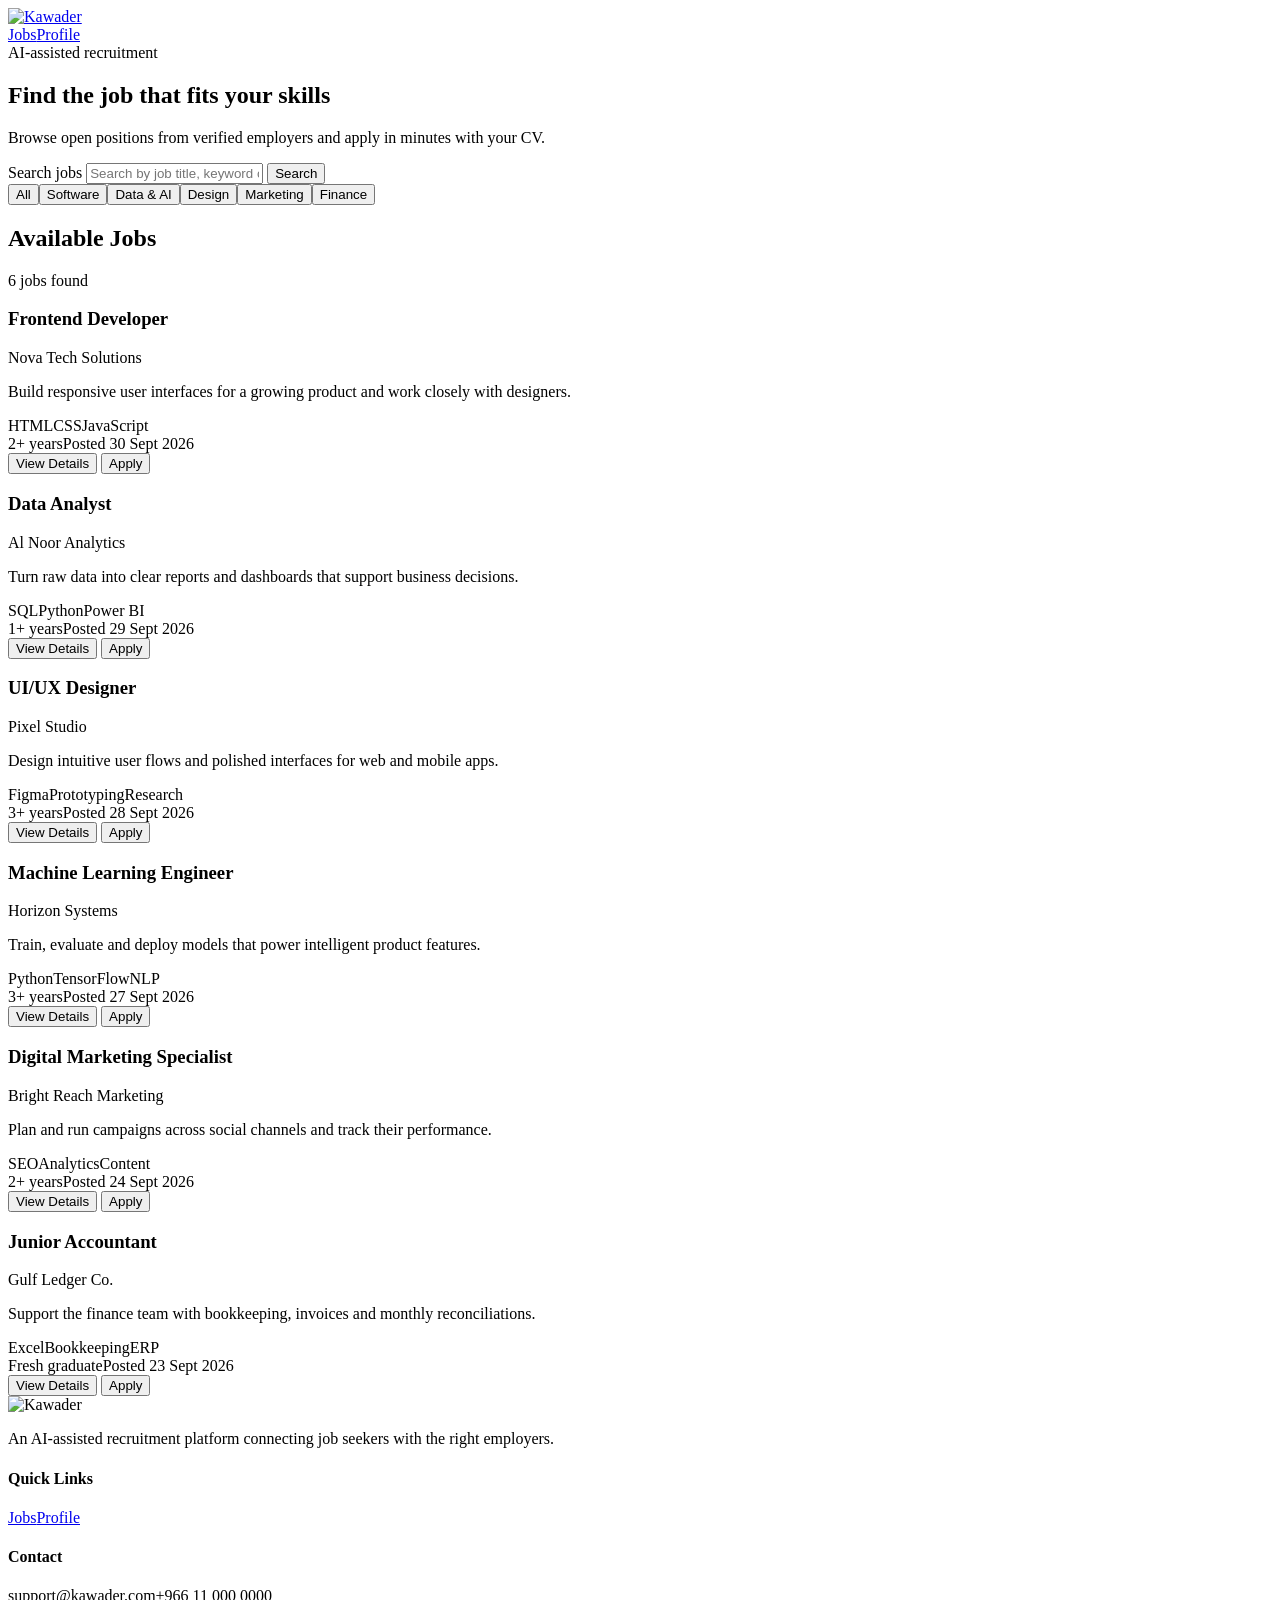
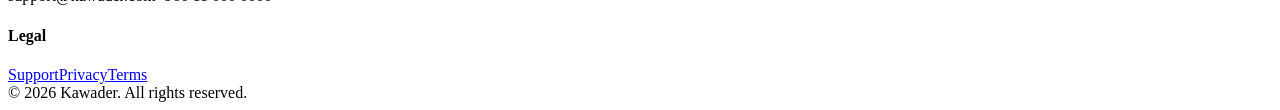
==== pages/index.html @ 3e682e5e "add folder pages" ====
<!DOCTYPE html>
<html lang="en">
<head>
  <meta charset="UTF-8">
  <meta name="viewport" content="width=device-width, initial-scale=1">
  <title>Kawader - Jobs</title>
  <link rel="stylesheet" href="style.css">
</head>
<body>
  <div id="app"></div>
  <script src="layout.js"></script>
  <script src="jobs.js"></script>
</body>
</html>
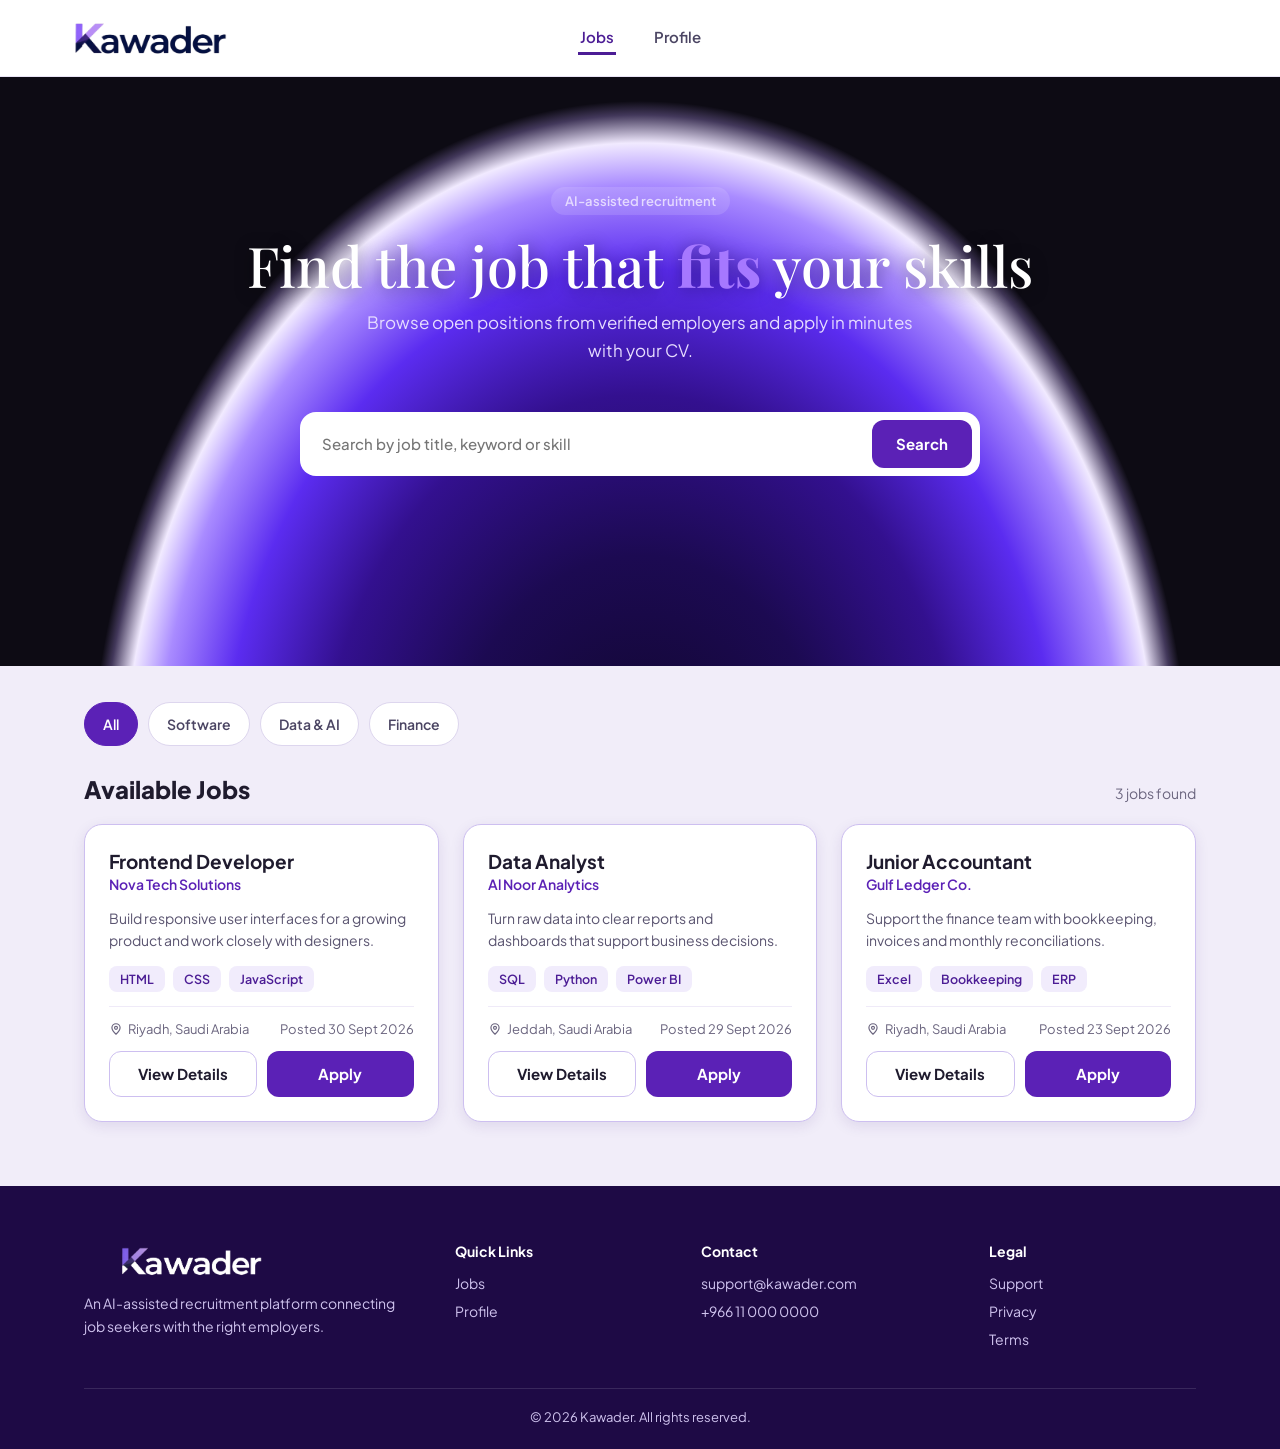
==== commit c8ae1028: "ss" ====
--- a/pages/index.html
+++ b/pages/index.html
@@ -3,12 +3,14 @@
 <head>
   <meta charset="UTF-8">
   <meta name="viewport" content="width=device-width, initial-scale=1">
-  <title>Kawader - Jobs</title>
+  <title>Kawader</title>
   <link rel="stylesheet" href="style.css">
 </head>
 <body>
   <div id="app"></div>
   <script src="layout.js"></script>
+  <script src="home.js"></script>
   <script src="jobs.js"></script>
+  <script src="router.js"></script>
 </body>
-</html>
+</html>
--- a/pages/style.css
+++ b/pages/style.css
@@ -0,0 +1,885 @@
+/* Kawader - shared styles used by every page (Jobs-only styles live in jobs.js) */
+@import url("https://fonts.googleapis.com/css2?family=Plus+Jakarta+Sans:wght@400;500;600;700;800&display=swap");
+@import url("https://fonts.googleapis.com/css2?family=Playfair+Display:wght@500;800&display=swap");
+:root {
+  --purple: #5b21b6;
+  --purple-dark: #4c1d95;
+  --purple-light: #f1ecfc;
+  --text: #1f1b2e;
+  --muted: #6b657f;
+  --border: #cdbff0;
+}
+
+* {
+  box-sizing: border-box;
+}
+
+body {
+  margin: 0;
+  font-family: "Plus Jakarta Sans", sans-serif;
+  color: var(--text);
+  background: #f1edf9;
+}
+
+a {
+  text-decoration: none;
+}
+
+.container {
+  max-width: 1160px;
+  margin: 0 auto;
+  padding: 0 24px;
+}
+
+.sr-only {
+  position: absolute;
+  left: -9999px;
+}
+
+/* Buttons and inputs: purple main button, white outlined secondary button */
+.btn-primary, .btn-secondary {
+  border-radius: 12px;
+  min-height: 46px;
+  padding: 0 24px;
+  font: 700 15px "Plus Jakarta Sans", sans-serif;
+  cursor: pointer;
+}
+
+.btn-primary {
+  background: var(--purple);
+  color: #fff;
+  border: 0;
+}
+
+.btn-primary:hover {
+  background: var(--purple-dark);
+}
+
+.btn-primary:disabled {
+  opacity: .45;
+  cursor: not-allowed;
+}
+
+.btn-secondary {
+  background: #fff;
+  color: var(--text);
+  border: 1.5px solid var(--border);
+}
+
+.input {
+  border: 1.5px solid var(--border);
+  border-radius: 12px;
+  padding: 0 14px;
+  min-height: 46px;
+  outline: 0;
+  font: 500 15px "Plus Jakarta Sans", sans-serif;
+}
+
+/* Card (white box with soft purple border), badge (pill label), tag (small skill label) */
+.card {
+  background: #fff;
+  border: 1.5px solid var(--border);
+  border-radius: 18px;
+  padding: 24px;
+  box-shadow: 0 4px 14px rgba(60,30,120,.10);
+}
+
+.badge {
+  display: inline-block;
+  background: var(--purple-light);
+  color: var(--purple-dark);
+  font-size: 13px;
+  font-weight: 600;
+  padding: 6px 14px;
+  border-radius: 999px;
+}
+
+.tag {
+  background: var(--purple-light);
+  color: var(--purple-dark);
+  font-size: 12.5px;
+  font-weight: 600;
+  padding: 5px 11px;
+  border-radius: 8px;
+}
+
+/* Header: white bar, logo on the far left, page links in the middle, dark purple underline on the current page */
+.site-header {
+  background: #fff;
+  border-bottom: 1px solid #e9e4f5;
+  box-shadow: 0 2px 12px rgba(60,30,120,.06);
+}
+
+.header-inner {
+  display: grid;
+  grid-template-columns: 1fr auto 1fr;
+  align-items: center;
+  height: 76px;
+  padding: 0 40px;
+}
+
+.logo {
+  height: 44px;
+  display: block;
+}
+
+.nav {
+  display: flex;
+  gap: 36px;
+}
+
+.nav a {
+  padding: 6px 2px;
+  color: #4b4563;
+  font-weight: 600;
+  font-size: 15px;
+  border-bottom: 3px solid transparent;
+}
+
+.nav a:hover {
+  color: var(--purple-dark);
+}
+
+.nav a.active {
+  color: var(--purple-dark);
+  border-bottom-color: var(--purple-dark);
+}
+
+/* Sign In / Sign Up on the right side of the header */
+.auth-buttons {
+  display: flex;
+  justify-content: flex-end;
+  align-items: center;
+  gap: 8px;
+}
+
+.auth-link {
+  padding: 10px 14px;
+  font-weight: 600;
+  font-size: 15px;
+  color: #4b4563;
+}
+
+.auth-link:hover {
+  color: var(--purple-dark);
+}
+
+.auth-signup {
+  padding: 11px 24px;
+  border-radius: 12px;
+  background: var(--purple);
+  font-weight: 700;
+  font-size: 15px;
+  color: #fff;
+}
+
+.auth-signup:hover {
+  background: var(--purple-dark);
+}
+
+/* Footer: dark purple, 4 columns (description, quick links, contact, legal) and copyright line */
+.site-footer {
+  background: #1e0a45;
+  color: #cfc3ee;
+  padding: 56px 0 24px;
+}
+
+.footer-grid {
+  display: grid;
+  grid-template-columns: 1.6fr 1fr 1.2fr 1fr;
+  gap: 40px;
+}
+
+.footer-grid div {
+  display: flex;
+  flex-direction: column;
+  gap: 10px;
+  font-size: 14px;
+}
+
+.footer-grid p {
+  margin: 0;
+  line-height: 1.7;
+}
+
+.footer-grid h4 {
+  margin: 0 0 4px;
+  color: #fff;
+  font-size: 14px;
+}
+
+.footer-grid a {
+  color: #cfc3ee;
+}
+
+.footer-grid a:hover {
+  color: #fff;
+}
+
+.footer-logo {
+  height: 40px;
+  align-self: flex-start;
+}
+
+.copyright {
+  border-top: 1px solid rgba(255,255,255,.12);
+  margin-top: 40px;
+  padding-top: 20px;
+  font-size: 13px;
+  text-align: center;
+}
+
+/* Modal: dark overlay with a white rounded box in the center (used by Job Details and Upload CV) */
+.modal-overlay {
+  position: fixed;
+  inset: 0;
+  background: rgba(15,6,40,.6);
+  display: flex;
+  align-items: center;
+  justify-content: center;
+  padding: 20px;
+  z-index: 100;
+}
+
+.modal-overlay[hidden] {
+  display: none;
+}
+
+.modal {
+  background: #fff;
+  border-radius: 20px;
+  padding: 28px;
+  width: 100%;
+  max-width: 460px;
+}
+
+.modal h3 {
+  margin: 0 0 6px;
+  font-size: 22px;
+}
+
+.modal-actions {
+  display: flex;
+  justify-content: flex-end;
+  gap: 10px;
+  margin-top: 16px;
+}
+
+.message {
+  min-height: 20px;
+  margin: 8px 0 0;
+  font-size: 13.5px;
+  color: var(--muted);
+}
+
+.message.error {
+  color: #b42318;
+}
+
+.message.success {
+  color: #0a7a3d;
+}
+
+@media (max-width: 960px) {
+  .footer-grid {
+    grid-template-columns: 1fr 1fr;
+  }
+}
+
+@media (max-width: 620px) {
+  .footer-grid {
+    grid-template-columns: 1fr;
+  }
+  .header-inner {
+    display: flex;
+    justify-content: space-between;
+    padding: 0 16px;
+  }
+  .nav {
+    gap: 12px;
+  }
+  .nav a {
+    font-size: 13px;
+  }
+  .logo {
+    height: 34px;
+  }
+  .auth-link {
+    display: none;
+  }
+  .auth-signup {
+    padding: 9px 16px;
+    font-size: 14px;
+  }
+  .modal-actions {
+    flex-direction: column-reverse;
+  }
+}
+
+/* ##########################################################
+   START OF JOBS PAGE STYLES  (owner: Jobs page)
+   - Every selector here starts with #jobsPage, so it only
+     affects the Jobs page. Please do not edit this section.
+   - Other pages: do NOT write inside this section. Add your
+     own section AFTER the "END OF JOBS PAGE STYLES" line:
+       1. wrap your page in <div id="yourPage">
+       2. start every selector with #yourPage
+          example:  #profilePage .title { ... }
+   ########################################################## */
+
+/* Hero: near-black background with a glowing purple arch behind the title */
+#jobsPage .jobs-hero {
+  position: relative;
+  overflow: hidden;
+  background: #0d0b14;
+  padding: 110px 0 190px;
+}
+
+#jobsPage .jobs-hero-glow {
+  position: absolute;
+  left: 50%;
+  top: 24px;
+  width: 1100px;
+  height: 1400px;
+  margin-left: -550px;
+  border-radius: 50%;
+  background: radial-gradient(ellipse closest-side, #0f0628 0%, #1c0a52 35%, #33108f 58%, #5b2cf0 76%, #a98bff 88%, #f1eaff 94%, rgba(190,160,255,.3) 98%, rgba(190,160,255,0) 100%);
+}
+
+#jobsPage .jobs-hero-content {
+  position: relative;
+  text-align: center;
+  color: #fff;
+}
+
+#jobsPage .jobs-hero .badge {
+  background: rgba(255,255,255,.12);
+  color: #e4d9ff;
+}
+
+#jobsPage .jobs-hero h1 {
+  margin: 18px 0 12px;
+  font-family: "Playfair Display", serif;
+  font-size: 56px;
+  line-height: 1.15;
+  font-weight: 500;
+  text-shadow: 0 2px 18px rgba(0,0,0,.45);
+}
+
+#jobsPage .jobs-hero h1 strong {
+  font-weight: 800;
+  color: #a678ff;
+}
+
+#jobsPage .jobs-hero p {
+  margin: 0 auto 48px;
+  max-width: 560px;
+  font-size: 17px;
+  line-height: 1.6;
+  color: #e6dcff;
+}
+
+/* Search bar: white rounded box with the input and the Search button */
+#jobsPage .jobs-search {
+  display: flex;
+  gap: 10px;
+  max-width: 680px;
+  margin: 0 auto;
+  background: #fff;
+  padding: 8px;
+  border-radius: 16px;
+}
+
+#jobsPage .jobs-search .input {
+  flex: 1;
+  min-width: 0;
+  border: 0;
+  min-height: 48px;
+}
+
+/* Category filter chips and the 'Available Jobs' heading */
+#jobsPage .jobs-section {
+  padding-top: 36px;
+  padding-bottom: 64px;
+}
+
+#jobsPage .jobs-filters {
+  display: flex;
+  flex-wrap: wrap;
+  gap: 10px;
+  margin-bottom: 28px;
+}
+
+#jobsPage .jobs-chip {
+  border: 1px solid #ddd6ee;
+  background: #fff;
+  color: #4b4563;
+  font: 600 14px "Plus Jakarta Sans", sans-serif;
+  padding: 10px 18px;
+  border-radius: 999px;
+  min-height: 44px;
+  cursor: pointer;
+}
+
+#jobsPage .jobs-chip.active {
+  background: var(--purple);
+  border-color: var(--purple);
+  color: #fff;
+}
+
+#jobsPage .jobs-head {
+  display: flex;
+  align-items: baseline;
+  justify-content: space-between;
+  margin-bottom: 20px;
+}
+
+#jobsPage .jobs-head h2 {
+  margin: 0;
+  font-size: 24px;
+  font-weight: 800;
+}
+
+#jobsPage .jobs-head span {
+  font-size: 14px;
+  color: var(--muted);
+}
+
+/* Jobs grid: 3 cards per row (2 on tablet, 1 on phone) */
+#jobsPage .jobs-grid {
+  display: grid;
+  grid-template-columns: repeat(3, 1fr);
+  gap: 24px;
+}
+
+#jobsPage .jobs-empty {
+  grid-column: 1 / -1;
+  text-align: center;
+  color: var(--muted);
+  padding: 40px 0;
+}
+
+/* Job card: lifts up slightly on hover */
+#jobsPage .job-card {
+  display: flex;
+  flex-direction: column;
+  gap: 14px;
+  transition: transform .2s, box-shadow .2s, border-color .2s;
+}
+
+#jobsPage .job-card:hover {
+  transform: translateY(-4px);
+  box-shadow: 0 14px 30px rgba(91,33,182,.14);
+  border-color: #a78bdb;
+}
+
+#jobsPage .job-card h3 {
+  margin: 0;
+  font-size: 19px;
+}
+
+#jobsPage .job-company {
+  font-size: 14px;
+  color: var(--purple);
+  font-weight: 600;
+  margin-top: 2px;
+}
+
+/* City with a small pin icon, shown on the card (experience is only inside the details) */
+#jobsPage .job-city {
+  display: flex;
+  align-items: center;
+  gap: 5px;
+}
+
+#jobsPage .job-city svg {
+  width: 14px;
+  height: 14px;
+  flex-shrink: 0;
+}
+
+#jobsPage .job-desc {
+  margin: 0;
+  font-size: 14px;
+  line-height: 1.6;
+  color: #5a5470;
+}
+
+#jobsPage .job-tags {
+  display: flex;
+  flex-wrap: wrap;
+  gap: 8px;
+}
+
+#jobsPage .job-meta {
+  display: flex;
+  justify-content: space-between;
+  gap: 8px;
+  font-size: 13px;
+  color: var(--muted);
+  border-top: 1px solid #efeaf8;
+  padding-top: 14px;
+  margin-top: auto;
+}
+
+/* View Details / Apply buttons inside each card */
+#jobsPage .job-actions {
+  display: flex;
+  gap: 10px;
+}
+
+#jobsPage .job-actions button {
+  flex: 1;
+  padding: 0 12px;
+}
+
+/* View Details modal (reuses the shared modal styles) */
+#jobsPage .details-modal {
+  max-width: 640px;
+  max-height: 90vh;
+  overflow-y: auto;
+}
+
+#jobsPage .details-meta {
+  display: grid;
+  grid-template-columns: 1fr 1fr;
+  gap: 12px;
+  margin: 18px 0 6px;
+}
+
+#jobsPage .details-meta div {
+  background: var(--purple-light);
+  border-radius: 12px;
+  padding: 12px 14px;
+  display: flex;
+  flex-direction: column;
+  gap: 2px;
+}
+
+#jobsPage .details-meta small {
+  color: var(--muted);
+  font-size: 12px;
+}
+
+#jobsPage .details-meta span {
+  font-weight: 700;
+  font-size: 14px;
+}
+
+#jobsPage .details-modal h4 {
+  margin: 22px 0 8px;
+  font-size: 15px;
+}
+
+#jobsPage .details-modal p, #jobsPage .details-modal ul {
+  margin: 0;
+  font-size: 14px;
+  line-height: 1.7;
+  color: #5a5470;
+}
+
+#jobsPage .details-modal ul {
+  padding-left: 20px;
+}
+
+/* Upload your CV modal: header, progress steps, drop zone, profile CV link */
+#jobsPage #applyModal .modal {
+  max-width: 540px;
+}
+
+#jobsPage .apply-header {
+  display: flex;
+  justify-content: space-between;
+  align-items: flex-start;
+  gap: 16px;
+}
+
+#jobsPage .apply-header h3 {
+  font-size: 26px;
+  font-weight: 800;
+}
+
+#jobsPage .apply-subtitle {
+  margin: 6px 0 0;
+  font-size: 14.5px;
+  color: var(--muted);
+}
+
+#jobsPage .close-btn {
+  width: 40px;
+  height: 40px;
+  flex-shrink: 0;
+  border: 0;
+  border-radius: 50%;
+  background: #f3f1f9;
+  font-size: 22px;
+  color: var(--text);
+  cursor: pointer;
+}
+
+#jobsPage .close-btn:hover {
+  background: var(--purple-light);
+}
+
+#jobsPage .steps {
+  display: flex;
+  gap: 12px;
+  margin: 20px 0;
+}
+
+#jobsPage .steps span {
+  flex: 1;
+  height: 6px;
+  border-radius: 999px;
+  background: #e6dcfb;
+}
+
+#jobsPage .steps span.on {
+  background: linear-gradient(90deg, #4c1d95, #7c3aed);
+}
+
+#jobsPage .upload-box {
+  display: flex;
+  flex-direction: column;
+  align-items: center;
+  gap: 6px;
+  padding: 44px 16px;
+  border: 1.5px dashed #c9a8f0;
+  border-radius: 20px;
+  background: #f0e9fc;
+  text-align: center;
+  cursor: pointer;
+  transition: background .2s, border-color .2s;
+}
+
+.upload-box:hover,
+#jobsPage .upload-box.dragging {
+  background: #e9dffb;
+  border-color: var(--purple);
+}
+
+#jobsPage .upload-box svg {
+  width: 40px;
+  height: 40px;
+  margin-bottom: 10px;
+  color: var(--purple);
+}
+
+#jobsPage .upload-box strong {
+  font-size: 19px;
+  word-break: break-all;
+}
+
+#jobsPage .upload-box small {
+  font-size: 14px;
+  color: var(--muted);
+}
+
+#jobsPage .link-btn {
+  display: block;
+  margin: 20px 0 0 6px;
+  padding: 0;
+  border: 0;
+  background: none;
+  font: 600 16px "Plus Jakarta Sans", sans-serif;
+  color: #7c3aed;
+  cursor: pointer;
+}
+
+#jobsPage .link-btn[hidden] {
+  display: none;
+}
+
+@media (max-width: 960px) {
+  #jobsPage .jobs-grid {
+    grid-template-columns: repeat(2, 1fr);
+  }
+  #jobsPage .jobs-hero h1 {
+    font-size: 44px;
+  }
+}
+
+@media (max-width: 620px) {
+  #jobsPage .jobs-grid {
+    grid-template-columns: 1fr;
+  }
+  #jobsPage .jobs-hero {
+    padding: 72px 0 120px;
+  }
+  #jobsPage .jobs-hero-glow {
+    width: 760px;
+    height: 1000px;
+    margin-left: -380px;
+  }
+  #jobsPage .jobs-hero h1 {
+    font-size: 34px;
+  }
+  #jobsPage .jobs-search {
+    flex-direction: column;
+  }
+  #jobsPage .details-meta {
+    grid-template-columns: 1fr;
+  }
+}
+
+/* ##########################################################
+   END OF JOBS PAGE STYLES
+   Add the styles of your page below this line
+   ########################################################## */
+
+
+/* ##########################################################
+   START OF HOME PAGE STYLES  (owner: Home page)
+   Every selector starts with #homePage
+   ########################################################## */
+
+/* Hero: dark background with a purple glowing dome rising from the bottom */
+#homePage .home-hero {
+  position: relative;
+  overflow: hidden;
+  background: #0d0b14;
+  padding: 130px 0 300px;
+}
+
+#homePage .home-glow {
+  position: absolute;
+  left: 50%;
+  bottom: -560px;
+  width: 1400px;
+  height: 1000px;
+  margin-left: -700px;
+  border-radius: 50%;
+  background: radial-gradient(ellipse closest-side, #0f0628 0%, #1c0a52 40%, #4d22d6 70%, #a98bff 87%, #f1eaff 93%, rgba(190, 160, 255, .3) 97%, rgba(190, 160, 255, 0) 100%);
+}
+
+#homePage .home-hero-content {
+  position: relative;
+  text-align: center;
+  color: #fff;
+}
+
+#homePage .home-hero .badge {
+  background: rgba(255, 255, 255, .12);
+  color: #e4d9ff;
+}
+
+#homePage .home-hero h1 {
+  max-width: 860px;
+  margin: 22px auto 18px;
+  font-family: "Playfair Display", serif;
+  font-size: 68px;
+  line-height: 1.12;
+  font-weight: 500;
+  text-shadow: 0 2px 18px rgba(0, 0, 0, .45);
+}
+
+#homePage .home-hero h1 strong {
+  font-weight: 800;
+  color: #a678ff;
+}
+
+#homePage .home-hero p {
+  max-width: 560px;
+  margin: 0 auto 36px;
+  font-size: 18px;
+  line-height: 1.6;
+  color: #e6dcff;
+}
+
+/* Call-to-action button */
+#homePage .home-cta {
+  display: flex;
+  justify-content: center;
+  gap: 14px;
+}
+
+#homePage .home-btn {
+  padding: 15px 32px;
+  border-radius: 12px;
+  font-weight: 700;
+  font-size: 16px;
+}
+
+#homePage .home-btn-main {
+  background: #6d3bff;
+  color: #fff;
+  box-shadow: 0 8px 24px rgba(109, 59, 255, .45);
+}
+
+#homePage .home-btn-main:hover {
+  background: #7c4fff;
+}
+
+/* Features: dark glass cards */
+#homePage .home-features {
+  background: #0d0b14;
+  padding: 0 0 90px;
+}
+
+#homePage .home-features h2 {
+  margin: 0 0 32px;
+  text-align: center;
+  font-family: "Playfair Display", serif;
+  font-size: 38px;
+  font-weight: 500;
+  color: #fff;
+}
+
+#homePage .home-cards {
+  display: grid;
+  grid-template-columns: repeat(3, 1fr);
+  gap: 24px;
+}
+
+#homePage .home-card {
+  padding: 28px;
+  border: 1px solid rgba(255, 255, 255, .12);
+  border-radius: 18px;
+  background: rgba(255, 255, 255, .05);
+}
+
+#homePage .home-card h3 {
+  margin: 0 0 10px;
+  font-size: 19px;
+  color: #fff;
+}
+
+#homePage .home-card p {
+  margin: 0;
+  font-size: 14.5px;
+  line-height: 1.7;
+  color: #cfc3ee;
+}
+
+@media (max-width: 960px) {
+  #homePage .home-hero h1 {
+    font-size: 52px;
+  }
+  #homePage .home-cards {
+    grid-template-columns: 1fr;
+  }
+}
+
+@media (max-width: 620px) {
+  #homePage .home-hero {
+    padding: 80px 0 200px;
+  }
+  #homePage .home-glow {
+    width: 900px;
+    height: 700px;
+    margin-left: -450px;
+    bottom: -400px;
+  }
+  #homePage .home-hero h1 {
+    font-size: 38px;
+  }
+  #homePage .home-cta {
+    flex-direction: column;
+    align-items: center;
+  }
+}
+
+/* ##########################################################
+   END OF HOME PAGE STYLES
+   Add the styles of your page below this line
+   ########################################################## */
